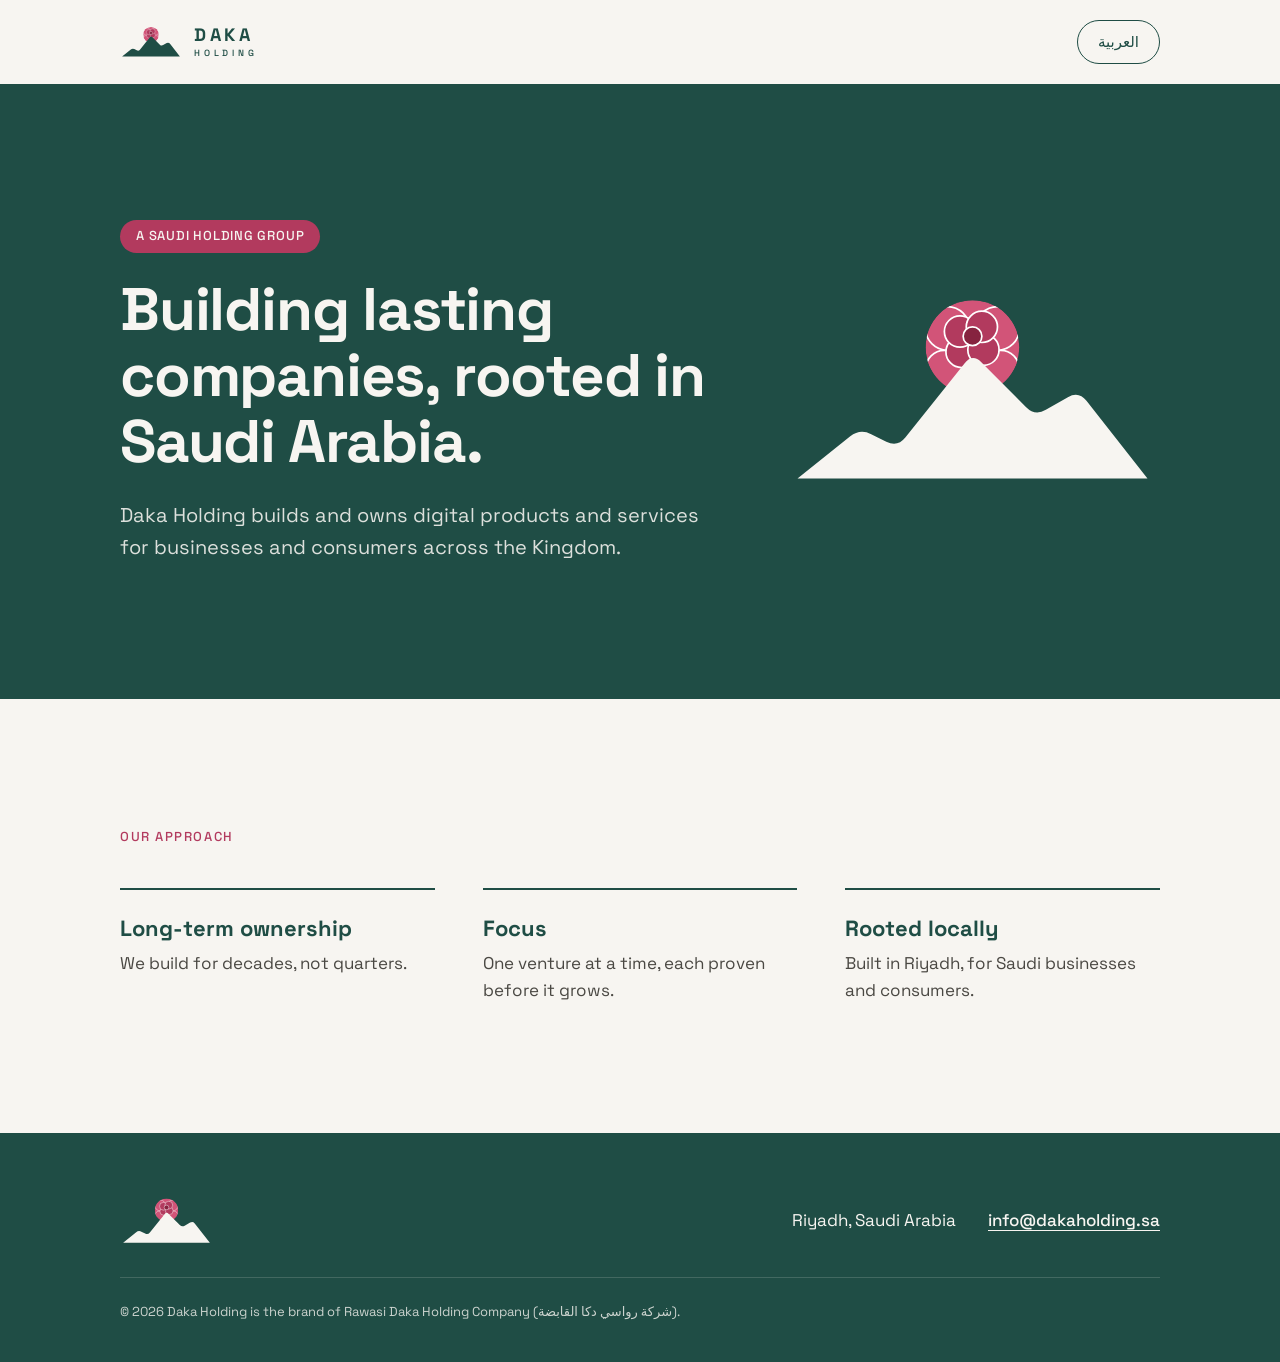
==== index.html @ e8fbef2d "Add Daka Holding one-page site (English and Arabic) Co-Authored-By: Claude Opus 5.5 <noreply@anthrop" ====
<!doctype html>
<html lang="en" dir="ltr">
<head>
  <meta charset="utf-8">
  <meta name="viewport" content="width=device-width, initial-scale=1">
  <title>Daka Holding</title>
  <meta name="description" content="Daka Holding is a Saudi holding company in Riyadh that builds and owns digital products and services for businesses and consumers across the Kingdom.">
  <meta name="theme-color" content="#1F4D45">
  <link rel="canonical" href="https://dakaholding.sa/">
  <link rel="alternate" hreflang="en" href="https://dakaholding.sa/">
  <link rel="alternate" hreflang="ar" href="https://dakaholding.sa/ar/">
  <link rel="alternate" hreflang="x-default" href="https://dakaholding.sa/">
  <link rel="icon" href="favicon.svg" type="image/svg+xml">

  <meta property="og:type" content="website">
  <meta property="og:site_name" content="Daka Holding">
  <meta property="og:title" content="Daka Holding">
  <meta property="og:description" content="A Saudi holding company that builds and owns digital products and services for businesses and consumers across the Kingdom.">
  <meta property="og:url" content="https://dakaholding.sa/">
  <meta property="og:image" content="https://dakaholding.sa/og-image.png">
  <meta property="og:image:width" content="1200">
  <meta property="og:image:height" content="630">
  <meta property="og:image:alt" content="Daka Holding logo on a dark green background">
  <meta property="og:locale" content="en_US">
  <meta property="og:locale:alternate" content="ar_SA">
  <meta name="twitter:card" content="summary_large_image">

  <link rel="preconnect" href="https://fonts.googleapis.com">
  <link rel="preconnect" href="https://fonts.gstatic.com" crossorigin>
  <link rel="preload" as="style" href="https://fonts.googleapis.com/css2?family=Space+Grotesk:wght@400;500;700&display=swap">
  <link rel="stylesheet" href="https://fonts.googleapis.com/css2?family=Space+Grotesk:wght@400;500;700&display=swap" media="print" onload="this.media='all'">
  <noscript><link rel="stylesheet" href="https://fonts.googleapis.com/css2?family=Space+Grotesk:wght@400;500;700&display=swap"></noscript>
  <link rel="stylesheet" href="styles.css">
</head>
<body>
  <a class="skip" href="#main">Skip to content</a>

  <header class="site-header">
    <div class="wrap">
      <a class="brand" href="./" aria-label="Daka Holding, home">
        <img src="logo.svg" alt="Daka Holding" width="62" height="32">
        <span class="wordmark" aria-hidden="true">
          <span class="wordmark-main">DAKA</span>
          <span class="wordmark-sub">HOLDING</span>
        </span>
      </a>
      <a class="lang-switch" href="ar/" lang="ar" hreflang="ar">العربية</a>
    </div>
  </header>

  <main id="main">
    <section class="hero" aria-labelledby="hero-title">
      <div class="wrap">
        <div>
          <p class="label">A Saudi holding group</p>
          <h1 id="hero-title">Building lasting companies, rooted in Saudi Arabia.</h1>
          <p class="lede">Daka Holding builds and owns digital products and services for businesses and consumers across the Kingdom.</p>
        </div>
        <div class="hero-mark">
          <img src="logo-light.svg" alt="Daka Holding logo: a Taif rose above a mountain range" width="380" height="196">
        </div>
      </div>
    </section>

    <section class="approach" aria-labelledby="approach-title">
      <div class="wrap">
        <h2 class="section-label" id="approach-title">Our approach</h2>
        <ul class="principles">
          <li>
            <h3>Long-term ownership</h3>
            <p>We build for decades, not quarters.</p>
          </li>
          <li>
            <h3>Focus</h3>
            <p>One venture at a time, each proven before it grows.</p>
          </li>
          <li>
            <h3>Rooted locally</h3>
            <p>Built in Riyadh, for Saudi businesses and consumers.</p>
          </li>
        </ul>
      </div>
    </section>
  </main>

  <footer class="site-footer">
    <div class="wrap">
      <div class="footer-top">
        <img src="logo-light.svg" alt="Daka Holding" width="93" height="48" loading="lazy">
        <address class="footer-contact">
          <span>Riyadh, Saudi Arabia</span>
          <a href="mailto:info@dakaholding.sa">info@dakaholding.sa</a>
        </address>
      </div>
      <p class="fineprint">© <span class="year">2026</span> Daka Holding is the brand of Rawasi Daka Holding Company (<span lang="ar" dir="rtl">شركة رواسي دكا القابضة</span>).</p>
    </div>
  </footer>

  <script>document.querySelectorAll('.year').forEach(function (el) { el.textContent = new Date().getFullYear(); });</script>
</body>
</html>
---- styles.css ----
/* Daka Holding — one-page corporate site */

:root {
  --pine: #1F4D45;
  --rose: #B23A5E;
  --mist: #F7F5F1;
  --stone: #4A4843;
  --line: #E4E0D8;

  --font: "Space Grotesk", system-ui, -apple-system, "Segoe UI", Roboto, sans-serif;
  --wrap: 1120px;
  --gutter: clamp(16px, 5vw, 40px);
}

[lang="ar"] {
  --font: "Noto Kufi Arabic", system-ui, -apple-system, "Segoe UI", Tahoma, sans-serif;
}

*,
*::before,
*::after {
  box-sizing: border-box;
}

html {
  -webkit-text-size-adjust: 100%;
  text-size-adjust: 100%;
}

body {
  margin: 0;
  background: var(--mist);
  color: var(--stone);
  font-family: var(--font);
  font-size: 1.0625rem;
  line-height: 1.6;
  -webkit-font-smoothing: antialiased;
}

[lang="ar"] body,
body[lang="ar"] {
  line-height: 1.9;
}

img {
  display: block;
  max-width: 100%;
  height: auto;
}

h1,
h2,
h3,
p {
  margin: 0;
}

a {
  color: inherit;
}

:focus-visible {
  outline: 2px solid currentColor;
  outline-offset: 4px;
  border-radius: 4px;
}

.wrap {
  width: 100%;
  max-width: var(--wrap);
  margin-inline: auto;
  padding-inline: var(--gutter);
}

.skip {
  position: absolute;
  inset-inline-start: var(--gutter);
  top: -100px;
  z-index: 10;
  padding: 10px 20px;
  border-radius: 999px;
  background: var(--pine);
  color: var(--mist);
  text-decoration: none;
}

.skip:focus {
  top: 12px;
}

/* Header */

.site-header .wrap {
  display: flex;
  align-items: center;
  justify-content: space-between;
  gap: 16px;
  padding-block: 20px;
}

.brand {
  display: flex;
  align-items: center;
  gap: 12px;
  color: var(--pine);
  text-decoration: none;
}

.brand img {
  width: 62px;
  height: 32px;
}

.wordmark {
  display: flex;
  flex-direction: column;
  line-height: 1;
}

.wordmark-main {
  font-weight: 700;
  font-size: 1.125rem;
  letter-spacing: 0.2em;
}

.wordmark-sub {
  margin-top: 5px;
  font-weight: 500;
  font-size: 0.5625rem;
  letter-spacing: 0.42em;
}

/* Arabic wordmark: no letter-spacing, it breaks letter joining */
[lang="ar"] .wordmark-main {
  font-size: 1.375rem;
  letter-spacing: 0;
}

[lang="ar"] .wordmark-sub {
  margin-top: 6px;
  font-size: 0.75rem;
  letter-spacing: 0;
}

.lang-switch {
  display: inline-flex;
  align-items: center;
  min-height: 44px;
  padding: 0 20px;
  border: 1.5px solid var(--pine);
  border-radius: 999px;
  color: var(--pine);
  font-size: 0.9375rem;
  font-weight: 500;
  text-decoration: none;
  transition: background-color 0.15s, color 0.15s;
}

.lang-switch:hover {
  background: var(--pine);
  color: var(--mist);
}

.lang-switch[lang="ar"] {
  font-family: "Noto Kufi Arabic", system-ui, sans-serif;
}

.lang-switch[lang="en"] {
  font-family: "Space Grotesk", system-ui, sans-serif;
}

/* Hero */

.hero {
  background: var(--pine);
  color: var(--mist);
}

.hero .wrap {
  display: grid;
  grid-template-columns: 1fr;
  gap: 48px;
  align-items: center;
  padding-block: clamp(64px, 12vw, 136px);
}

.label {
  display: inline-block;
  margin-bottom: 24px;
  padding: 6px 16px;
  border-radius: 999px;
  background: var(--rose);
  color: var(--mist);
  font-size: 0.8125rem;
  font-weight: 500;
  letter-spacing: 0.06em;
  text-transform: uppercase;
}

[lang="ar"] .label {
  letter-spacing: 0;
  font-size: 0.875rem;
}

.hero h1 {
  max-width: 16em;
  font-size: clamp(2.125rem, 5.4vw, 3.75rem);
  font-weight: 700;
  line-height: 1.1;
  letter-spacing: -0.02em;
}

[lang="ar"] .hero h1 {
  line-height: 1.45;
  letter-spacing: 0;
}

.hero .lede {
  max-width: 34em;
  margin-top: 24px;
  font-size: clamp(1.0625rem, 1.8vw, 1.25rem);
  opacity: 0.88;
}

.hero-mark {
  justify-self: center;
  width: min(100%, 280px);
}

.hero-mark img {
  width: 100%;
}

@media (min-width: 860px) {
  .hero .wrap {
    grid-template-columns: 1.6fr 1fr;
    gap: 64px;
  }

  .hero-mark {
    width: min(100%, 380px);
  }
}

/* Approach */

.approach .wrap {
  padding-block: clamp(72px, 11vw, 128px);
}

.section-label {
  margin-bottom: 40px;
  color: var(--rose);
  font-size: 0.8125rem;
  font-weight: 500;
  letter-spacing: 0.12em;
  text-transform: uppercase;
}

[lang="ar"] .section-label {
  letter-spacing: 0;
  font-size: 0.9375rem;
}

.principles {
  display: grid;
  grid-template-columns: 1fr;
  gap: 40px;
  margin: 0;
  padding: 0;
  list-style: none;
}

.principles li {
  padding-top: 24px;
  border-top: 2px solid var(--pine);
}

.principles h3 {
  margin-bottom: 8px;
  color: var(--pine);
  font-size: 1.375rem;
  font-weight: 700;
  line-height: 1.3;
}

@media (min-width: 760px) {
  .principles {
    grid-template-columns: repeat(3, 1fr);
    gap: 48px;
  }
}

/* Footer */

.site-footer {
  background: var(--pine);
  color: var(--mist);
}

.site-footer .wrap {
  display: grid;
  gap: 32px;
  padding-block: 64px 40px;
}

.footer-top {
  display: flex;
  flex-wrap: wrap;
  align-items: center;
  justify-content: space-between;
  gap: 24px 48px;
}

.footer-top img {
  width: 93px;
  height: 48px;
}

.footer-contact {
  display: flex;
  flex-wrap: wrap;
  gap: 8px 32px;
  margin: 0;
  font-style: normal;
}

.footer-contact a {
  font-weight: 500;
  text-decoration: underline;
  text-decoration-thickness: 1px;
  text-underline-offset: 4px;
}

.footer-contact a:hover {
  text-decoration-thickness: 2px;
}

.fineprint {
  padding-top: 24px;
  border-top: 1px solid rgba(247, 245, 241, 0.2);
  font-size: 0.8125rem;
  opacity: 0.8;
}

@media (prefers-reduced-motion: reduce) {
  * {
    transition: none !important;
  }
}
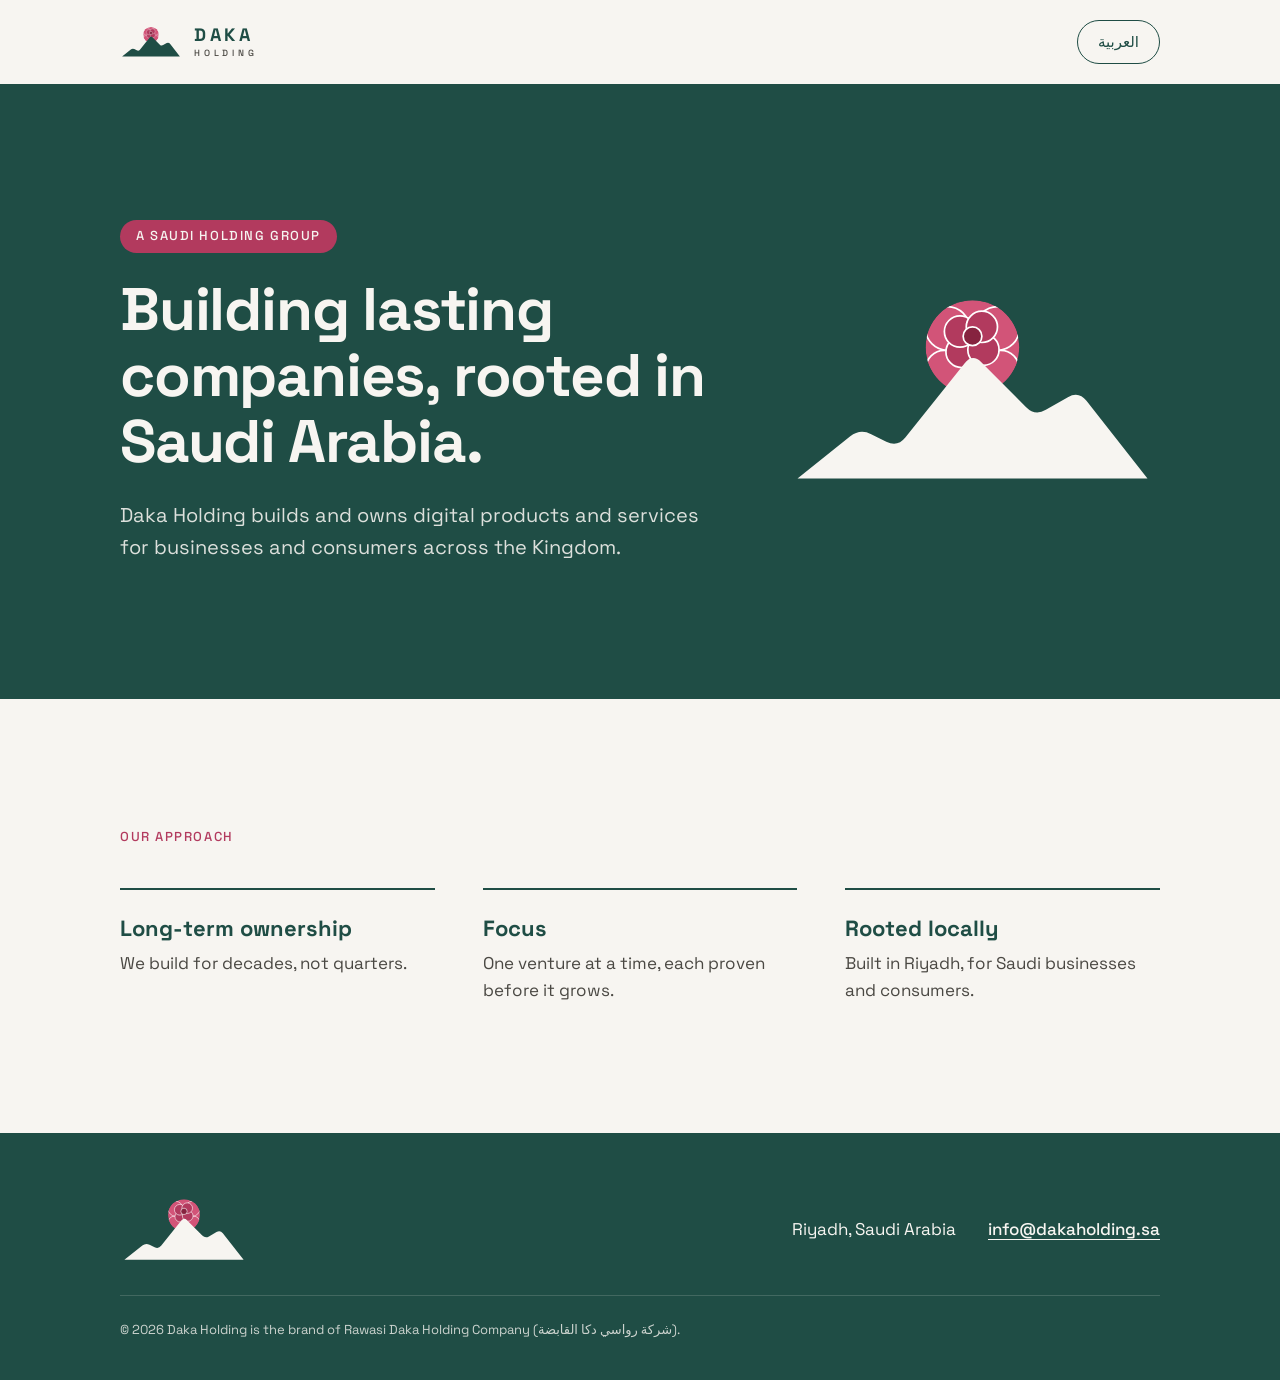
==== commit 179a6f35: "Align site with brand identity guide Simplified-rose favicon for small sizes, full-rose app icon, Ar" ====
--- a/index.html
+++ b/index.html
@@ -11,6 +11,7 @@
   <link rel="alternate" hreflang="ar" href="https://dakaholding.sa/ar/">
   <link rel="alternate" hreflang="x-default" href="https://dakaholding.sa/">
   <link rel="icon" href="favicon.svg" type="image/svg+xml">
+  <link rel="apple-touch-icon" href="apple-touch-icon.png">
 
   <meta property="og:type" content="website">
   <meta property="og:site_name" content="Daka Holding">
@@ -86,7 +87,7 @@
   <footer class="site-footer">
     <div class="wrap">
       <div class="footer-top">
-        <img src="logo-light.svg" alt="Daka Holding" width="93" height="48" loading="lazy">
+        <img src="logo-light.svg" alt="Daka Holding" width="128" height="66" loading="lazy">
         <address class="footer-contact">
           <span>Riyadh, Saudi Arabia</span>
           <a href="mailto:info@dakaholding.sa">info@dakaholding.sa</a>
--- a/styles.css
+++ b/styles.css
@@ -126,6 +126,7 @@
 .wordmark-sub {
   margin-top: 5px;
   font-weight: 500;
+  color: var(--stone);
   font-size: 0.5625rem;
   letter-spacing: 0.42em;
 }
@@ -138,7 +139,7 @@
 
 [lang="ar"] .wordmark-sub {
   margin-top: 6px;
-  font-size: 0.75rem;
+  font-size: 0.6875rem;
   letter-spacing: 0;
 }
 
@@ -193,7 +194,7 @@
   color: var(--mist);
   font-size: 0.8125rem;
   font-weight: 500;
-  letter-spacing: 0.06em;
+  letter-spacing: 0.12em;
   text-transform: uppercase;
 }
 
@@ -313,8 +314,8 @@
 }
 
 .footer-top img {
-  width: 93px;
-  height: 48px;
+  width: 128px;
+  height: 66px;
 }
 
 .footer-contact {
